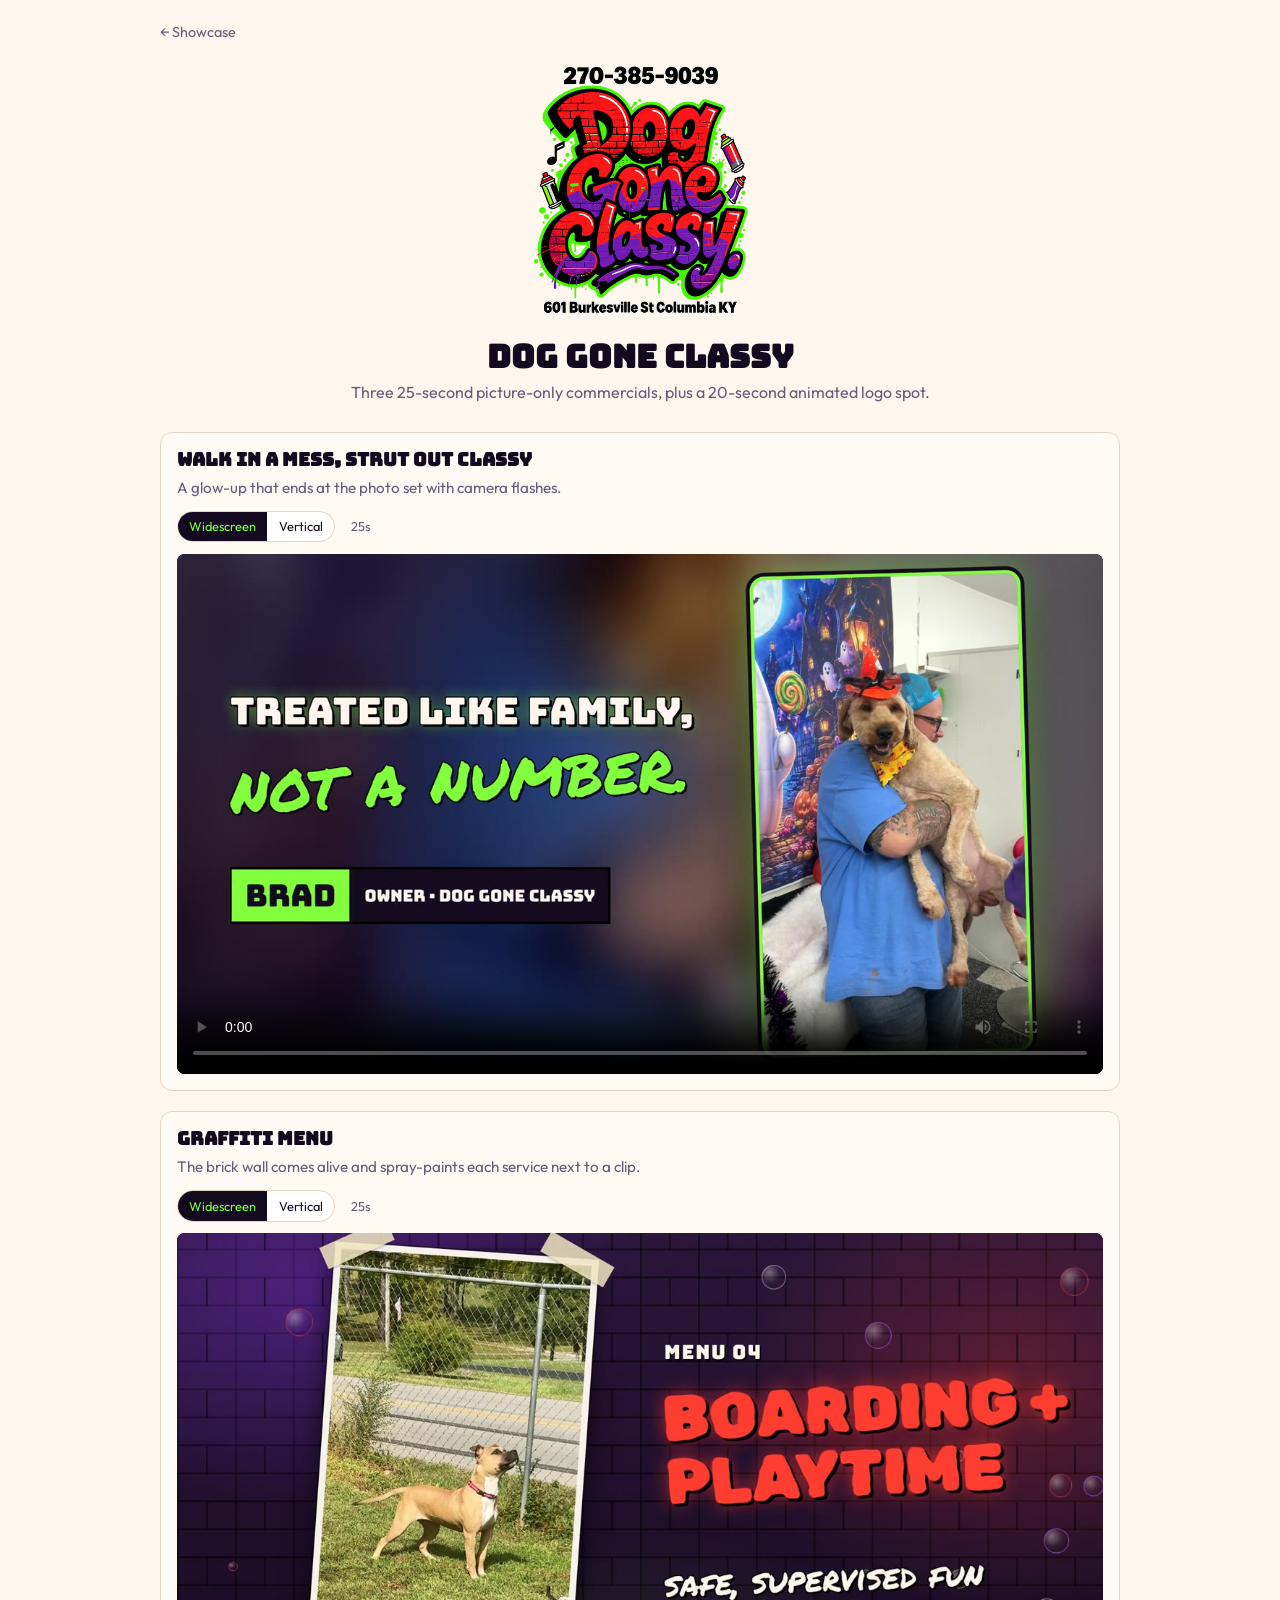
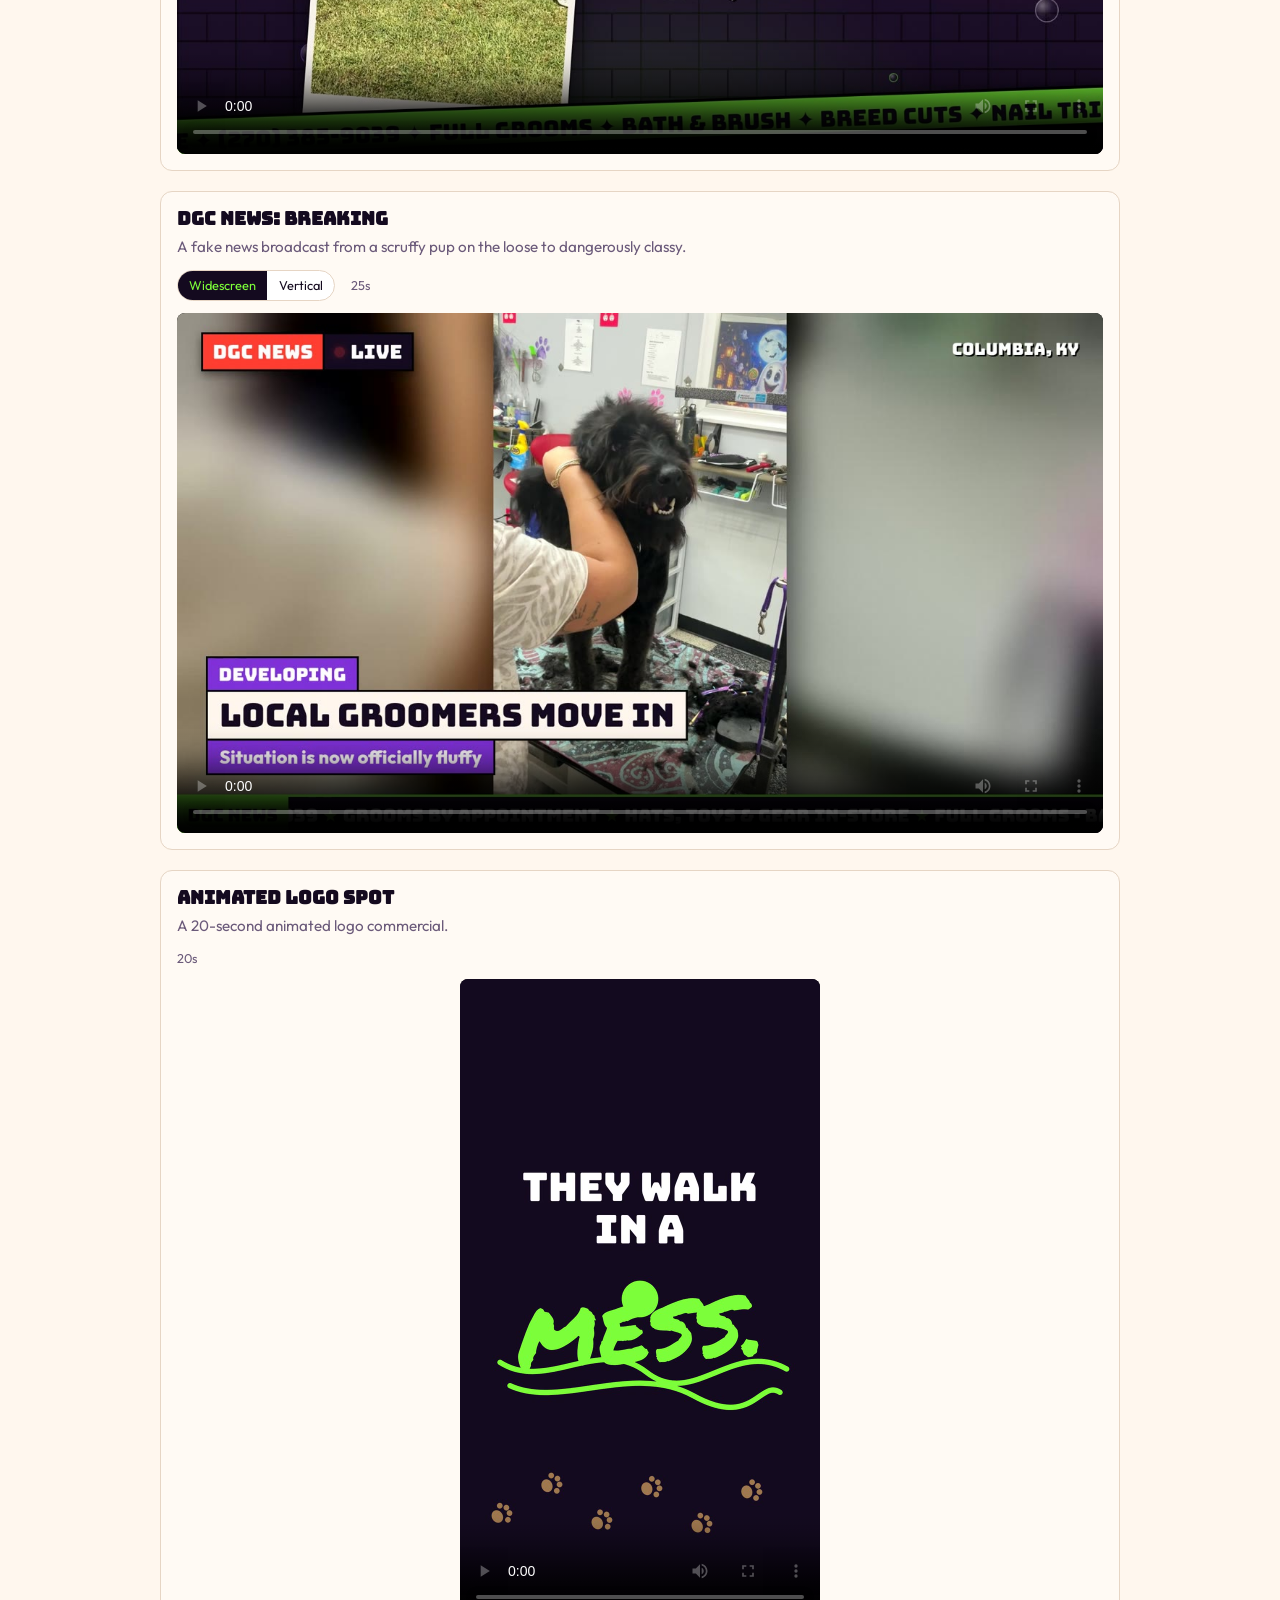
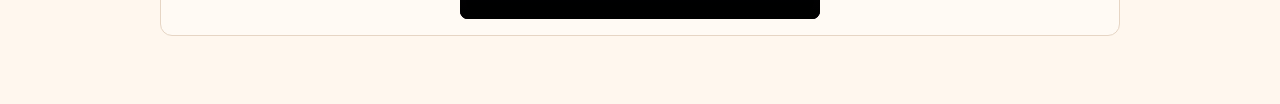
==== dog-gone-classy/index.html @ 22f753b4 "Add client commercial showcase with Dog Gone Classy and Thriller Miller Racing 46" ====
<!DOCTYPE html>
<html lang="en">
<head>
  <meta charset="utf-8">
  <meta name="viewport" content="width=device-width, initial-scale=1">
  <title>Dog Gone Classy</title>
  <link rel="preconnect" href="https://fonts.googleapis.com">
  <link rel="preconnect" href="https://fonts.gstatic.com" crossorigin>
  <link href="https://fonts.googleapis.com/css2?family=Bungee&family=Outfit:wght@400;600;700&family=Permanent+Marker&display=swap" rel="stylesheet">
  <link rel="stylesheet" href="../styles.css">
</head>
<body class="dgc" data-base="../" data-client="dog-gone-classy">
  <div class="wrap">
    <p><a class="back" href="../">← Showcase</a></p>
    <header class="page-head">
      <img class="logo" src="../assets/dog-gone-classy/logo.png" alt="Dog Gone Classy">
      <h1>Dog Gone Classy</h1>
      <p>Three 25-second picture-only commercials, plus a 20-second animated logo spot.</p>
    </header>
    <main id="videos"></main>
  </div>
  <script src="../app.js"></script>
</body>
</html>
---- styles.css ----
:root {
  --bg: #f4f1ec;
  --ink: #1a1814;
  --muted: #5c574e;
  --line: #ddd6c8;
  --card: #fff;
  --accent: #2b2b2b;
}
* { box-sizing: border-box; margin: 0; padding: 0; }
html { font-size: 16px; }
body {
  font-family: "Outfit", ui-sans-serif, system-ui, sans-serif;
  background: var(--bg);
  color: var(--ink);
  line-height: 1.45;
  min-height: 100vh;
}
a { color: inherit; }
.wrap { width: min(960px, calc(100% - 2rem)); margin: 0 auto; padding: 1.25rem 0 3rem; }
header.site { display: flex; align-items: baseline; justify-content: space-between; gap: 1rem; margin-bottom: 2rem; }
.brand { font-weight: 700; letter-spacing: .04em; text-transform: uppercase; font-size: .85rem; }
.tag { color: var(--muted); font-size: .95rem; margin-top: .2rem; }
.back { color: var(--muted); text-decoration: none; font-size: .9rem; }
.back:hover { text-decoration: underline; }

#clients { display: grid; gap: 1rem; }
.client-card {
  display: block;
  background: var(--card);
  border: 1px solid var(--line);
  border-radius: 12px;
  padding: 1.1rem 1.2rem;
  text-decoration: none;
  color: inherit;
}
.client-card:hover { border-color: #bbb; }
.client-card h2 { font-size: 1.25rem; }
.client-card p { color: var(--muted); margin-top: .25rem; font-size: .95rem; }

.page-head { text-align: center; margin: .5rem 0 1.75rem; }
.page-head .logo { width: min(220px, 55vw); height: auto; display: block; margin: 0 auto .85rem; }
.page-head h1 { font-size: clamp(1.3rem, 4.5vw, 2rem); line-height: 1.1; }
.page-head p { color: var(--muted); margin-top: .4rem; }

/* DGC — light, their colors/fonts/logo */
body.dgc {
  --bg: #fff7ee;
  --ink: #140a1f;
  --muted: #6b5a7a;
  --line: #e6d5c4;
  --card: #fffaf4;
  --lime: #7dff3a;
  background: var(--bg);
  color: var(--ink);
}
body.dgc .page-head h1,
body.dgc .video-card h2 { font-family: "Bungee", "Outfit", sans-serif; }
body.dgc .page-head h1 { font-size: clamp(1.3rem, 4.5vw, 2rem); }
body.dgc .video-card h2 { font-size: clamp(.95rem, 3.4vw, 1.15rem); }
body.dgc .toggle button[aria-pressed="true"] { background: var(--ink); color: var(--lime); }

/* TMR — lean, their navy / electric blue / lime */
body.tmr {
  --bg: #e9f2ff;
  --ink: #04070f;
  --muted: #4b5f86;
  --line: #c9d8ee;
  --card: #f2f6ff;
  --lime: #b6ff1f;
  --blue: #1e6bff;
  background: var(--bg);
  color: var(--ink);
}
body.tmr .page-head h1 { letter-spacing: .02em; }
body.tmr .toggle button[aria-pressed="true"] { background: var(--ink); color: var(--lime); }

.video-card { background: var(--card); border: 1px solid var(--line); border-radius: 12px; padding: 1rem; margin-bottom: 1.25rem; }
.video-card h2 { font-size: 1.15rem; line-height: 1.2; }
.video-card .desc { color: var(--muted); margin: .35rem 0 .75rem; font-size: .95rem; }
.meta { display: flex; flex-wrap: wrap; align-items: center; gap: .5rem 1rem; margin-bottom: .7rem; }
.dur { font-size: .8rem; color: var(--muted); }

.toggle { display: inline-flex; border: 1px solid var(--line); border-radius: 999px; overflow: hidden; background: #fff; }
.toggle button {
  appearance: none; border: 0; background: transparent; color: var(--ink);
  font: inherit; font-size: .8rem; padding: .35rem .7rem; cursor: pointer;
}
.toggle button[aria-pressed="true"] { background: var(--ink); color: #fff; }
.toggle button:disabled { display: none; }

.player { background: #000; border-radius: 8px; overflow: hidden; }
.player video { display: block; width: 100%; height: auto; background: #000; }
.player.widescreen video { aspect-ratio: 16/9; object-fit: contain; }
.player.vertical { display: flex; justify-content: center; background: transparent; }
.player.vertical video { width: min(100%, 360px); aspect-ratio: 9/16; border-radius: 8px; }
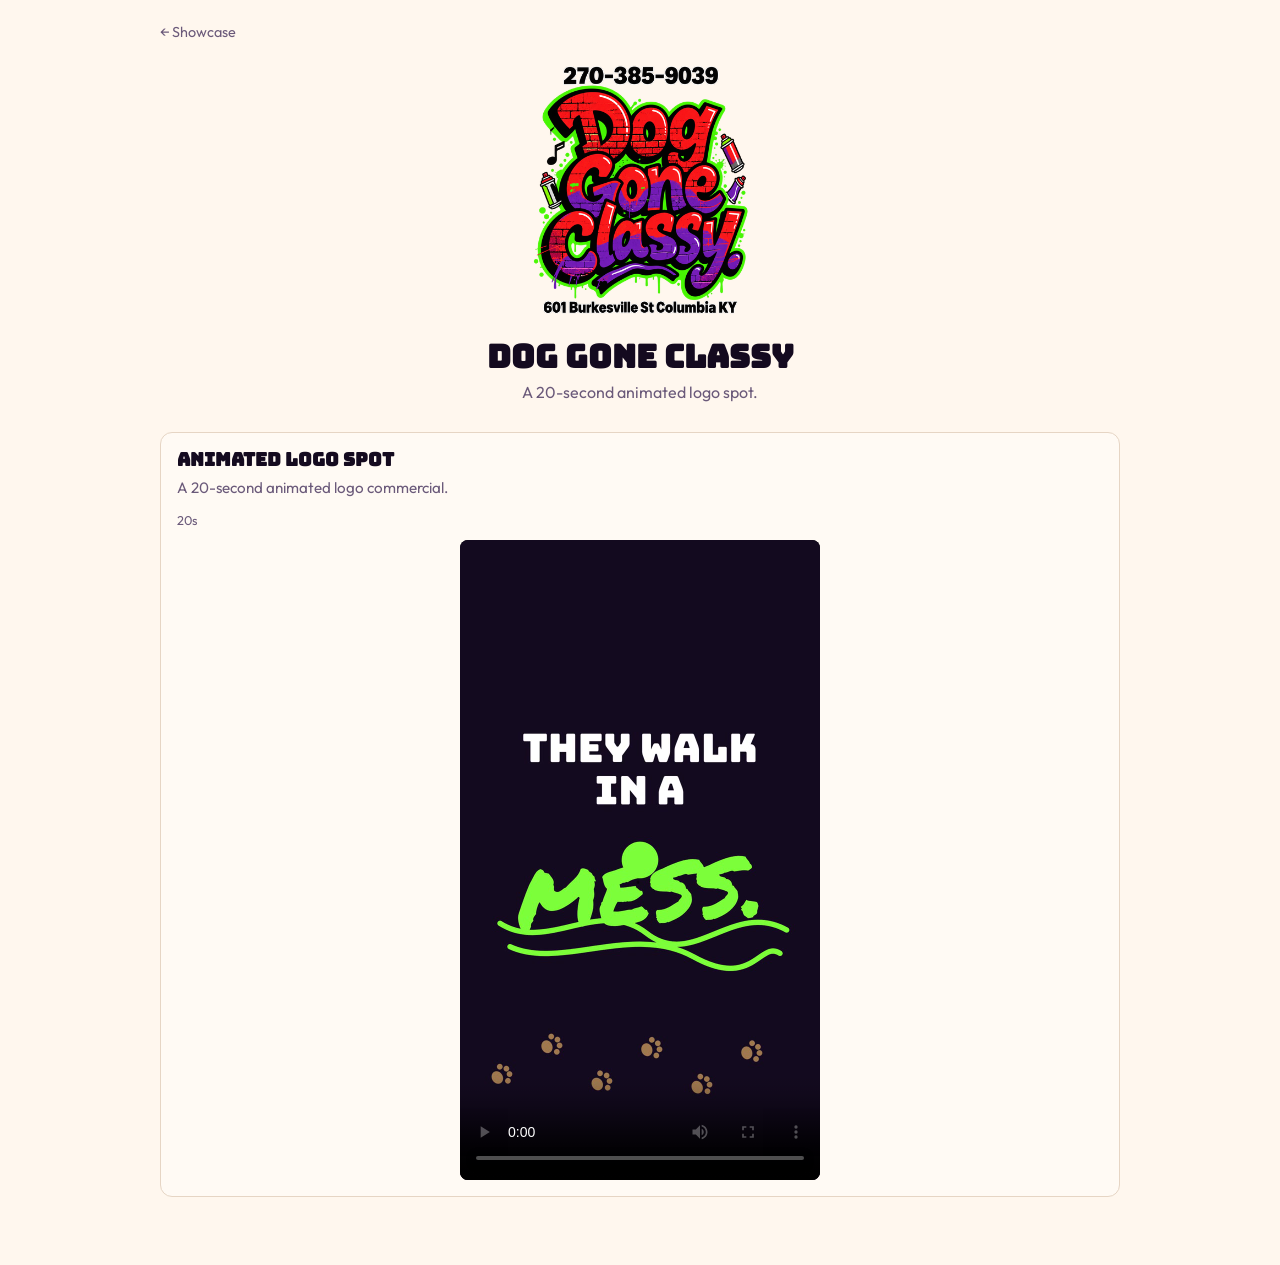
==== commit 7b70ebf4: "Remove Dog Gone Classy live-action spots pending recut Take the three 25s commercials and their post" ====
--- a/dog-gone-classy/index.html
+++ b/dog-gone-classy/index.html
@@ -7,7 +7,7 @@
   <link rel="preconnect" href="https://fonts.googleapis.com">
   <link rel="preconnect" href="https://fonts.gstatic.com" crossorigin>
   <link href="https://fonts.googleapis.com/css2?family=Bungee&family=Outfit:wght@400;600;700&family=Permanent+Marker&display=swap" rel="stylesheet">
-  <link rel="stylesheet" href="../styles.css">
+  <link rel="stylesheet" href="../styles.css?v=2">
 </head>
 <body class="dgc" data-base="../" data-client="dog-gone-classy">
   <div class="wrap">
@@ -15,10 +15,10 @@
     <header class="page-head">
       <img class="logo" src="../assets/dog-gone-classy/logo.png" alt="Dog Gone Classy">
       <h1>Dog Gone Classy</h1>
-      <p>Three 25-second picture-only commercials, plus a 20-second animated logo spot.</p>
+      <p>A 20-second animated logo spot.</p>
     </header>
     <main id="videos"></main>
   </div>
-  <script src="../app.js"></script>
+  <script src="../app.js?v=2"></script>
 </body>
 </html>
--- a/styles.css
+++ b/styles.css
@@ -93,3 +93,29 @@
 .player.widescreen video { aspect-ratio: 16/9; object-fit: contain; }
 .player.vertical { display: flex; justify-content: center; background: transparent; }
 .player.vertical video { width: min(100%, 360px); aspect-ratio: 9/16; border-radius: 8px; }
+
+/* Inner Wisdom — dark, white logo, Crimson Lab accents */
+body.iw {
+  --bg: #050003;
+  --ink: #f4eaea;
+  --muted: #c9a8a8;
+  --line: rgba(255, 190, 190, 0.28);
+  --card: #120408;
+  --accent: #ff2b3a;
+  background: var(--bg);
+  color: var(--ink);
+}
+body.iw .page-head h1,
+body.iw .video-card h2 {
+  font-family: Georgia, "Times New Roman", serif;
+}
+body.iw .page-head .logo {
+  width: min(280px, 70vw);
+  filter: drop-shadow(0 0 18px rgba(255, 43, 58, 0.28));
+}
+body.iw .back { color: var(--muted); }
+body.iw .client-card,
+body.iw .video-card { background: var(--card); }
+body.iw .toggle { background: #1a080c; border-color: var(--line); }
+body.iw .toggle button { color: var(--ink); }
+body.iw .toggle button[aria-pressed="true"] { background: var(--accent); color: #fff0ee; }
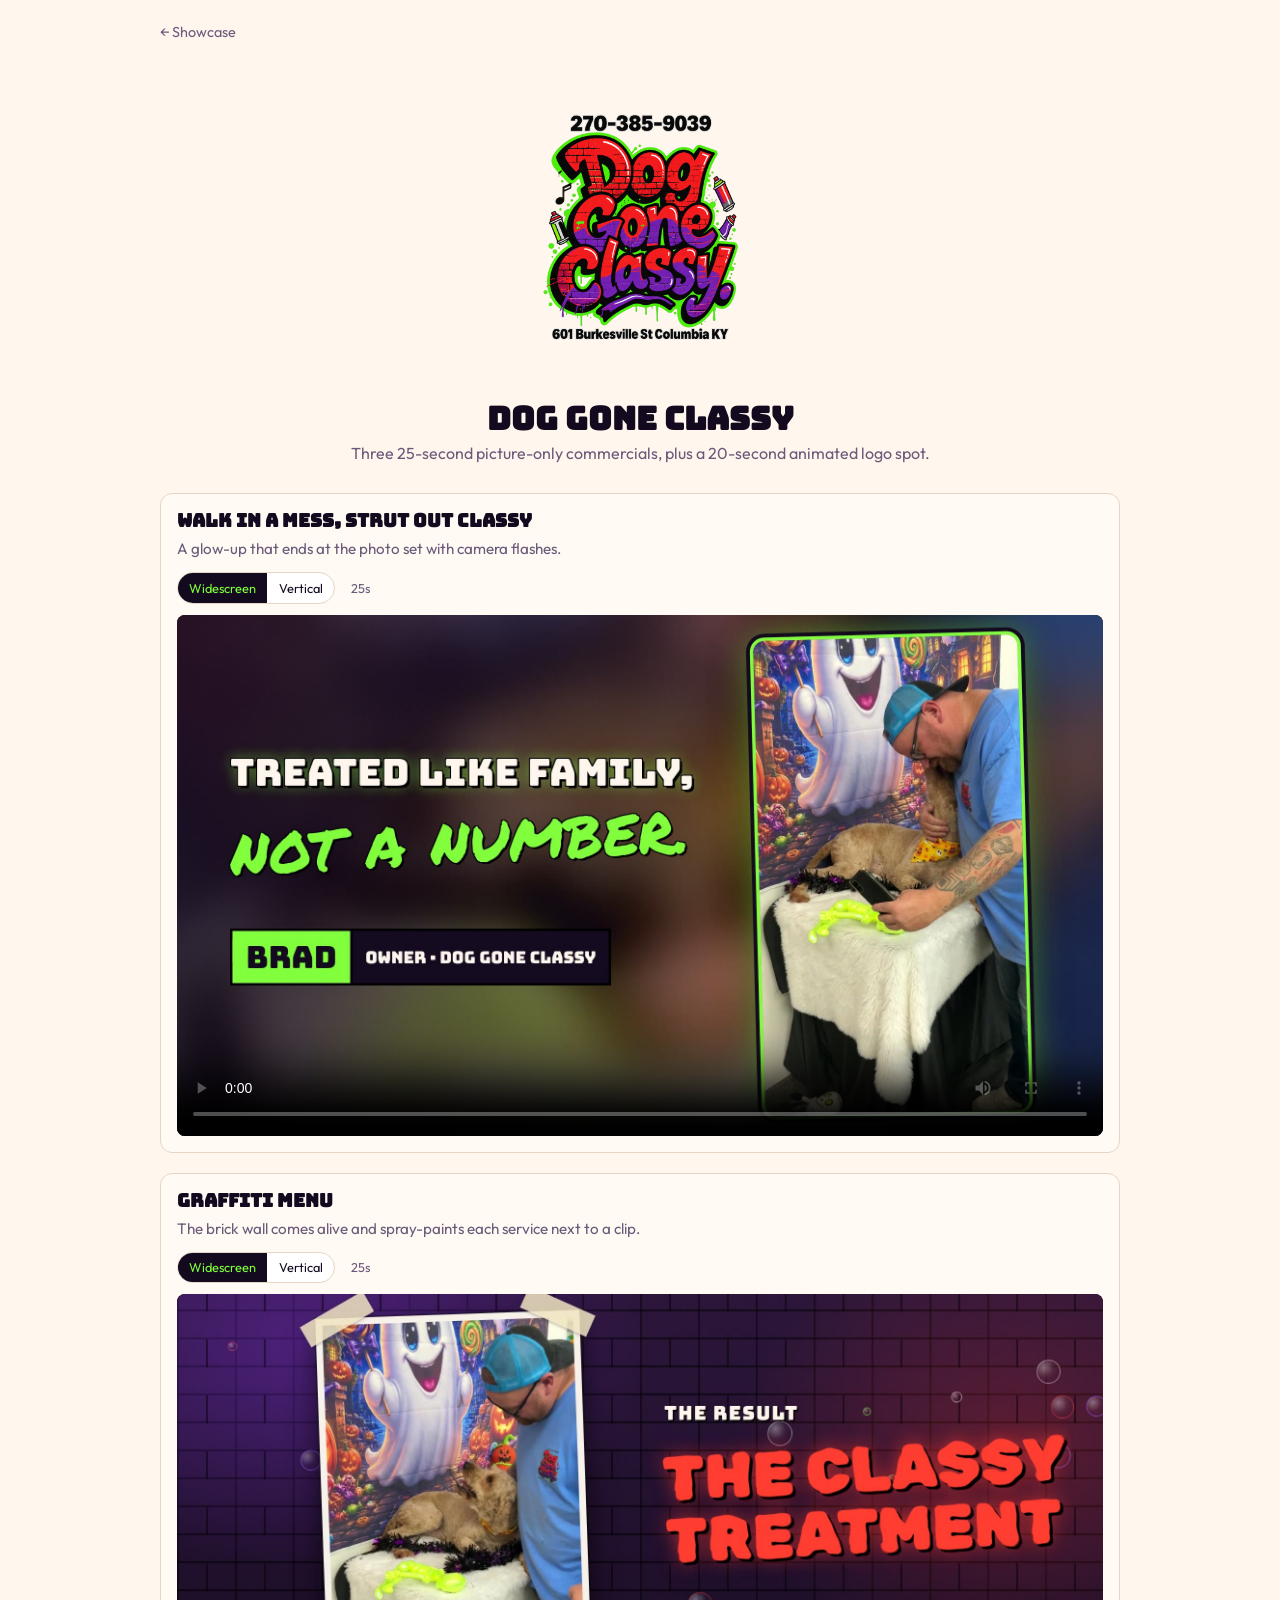
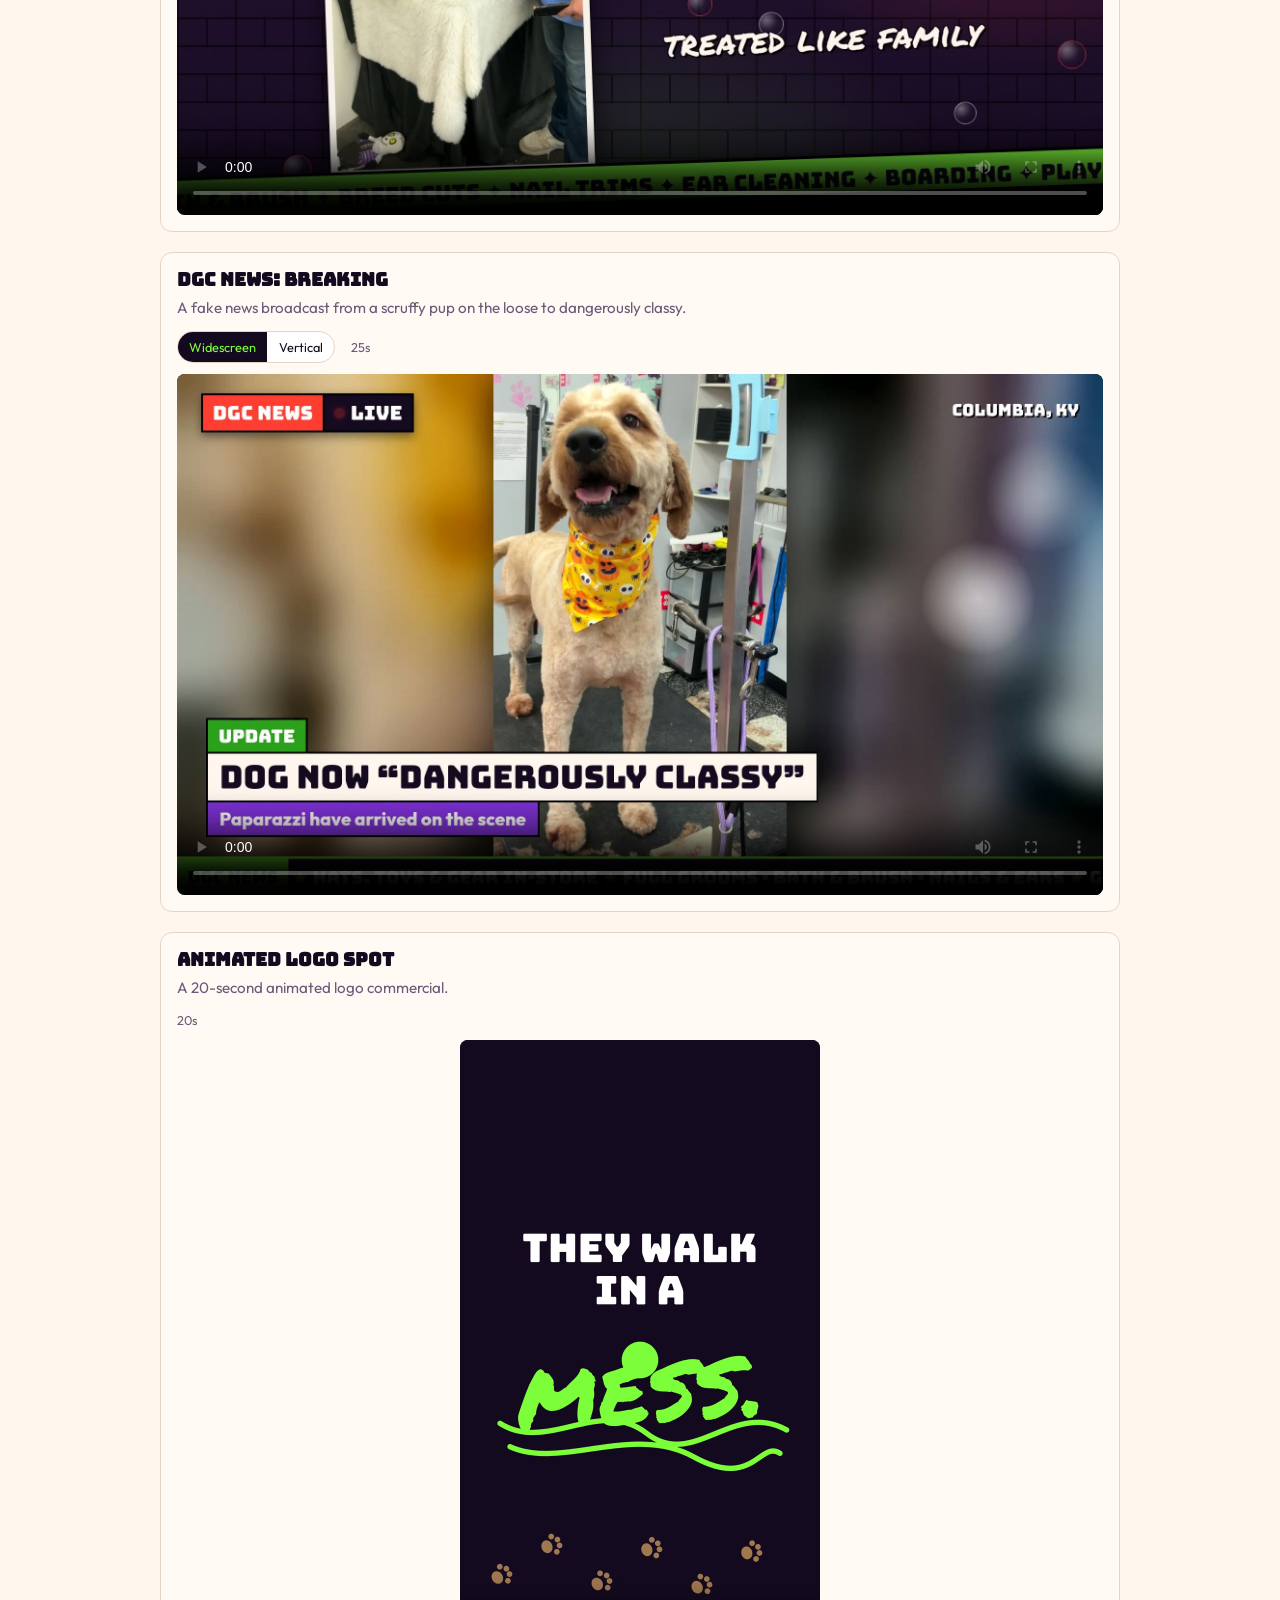
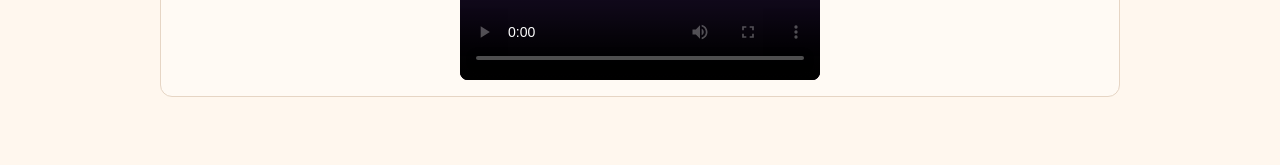
==== commit 3359b6c3: "Restore recut Dog Gone Classy spots and the full padded logo Replace the three live-action commercia" ====
--- a/dog-gone-classy/index.html
+++ b/dog-gone-classy/index.html
@@ -7,7 +7,7 @@
   <link rel="preconnect" href="https://fonts.googleapis.com">
   <link rel="preconnect" href="https://fonts.gstatic.com" crossorigin>
   <link href="https://fonts.googleapis.com/css2?family=Bungee&family=Outfit:wght@400;600;700&family=Permanent+Marker&display=swap" rel="stylesheet">
-  <link rel="stylesheet" href="../styles.css?v=2">
+  <link rel="stylesheet" href="../styles.css?v=3">
 </head>
 <body class="dgc" data-base="../" data-client="dog-gone-classy">
   <div class="wrap">
@@ -15,10 +15,10 @@
     <header class="page-head">
       <img class="logo" src="../assets/dog-gone-classy/logo.png" alt="Dog Gone Classy">
       <h1>Dog Gone Classy</h1>
-      <p>A 20-second animated logo spot.</p>
+      <p>Three 25-second picture-only commercials, plus a 20-second animated logo spot.</p>
     </header>
     <main id="videos"></main>
   </div>
-  <script src="../app.js?v=2"></script>
+  <script src="../app.js?v=3"></script>
 </body>
 </html>
--- a/styles.css
+++ b/styles.css
@@ -38,7 +38,7 @@
 .client-card p { color: var(--muted); margin-top: .25rem; font-size: .95rem; }
 
 .page-head { text-align: center; margin: .5rem 0 1.75rem; }
-.page-head .logo { width: min(220px, 55vw); height: auto; display: block; margin: 0 auto .85rem; }
+.page-head .logo { width: min(220px, 55vw); height: auto; display: block; margin: 0 auto .85rem; object-fit: contain; }
 .page-head h1 { font-size: clamp(1.3rem, 4.5vw, 2rem); line-height: 1.1; }
 .page-head p { color: var(--muted); margin-top: .4rem; }
 
@@ -58,6 +58,7 @@
 body.dgc .page-head h1 { font-size: clamp(1.3rem, 4.5vw, 2rem); }
 body.dgc .video-card h2 { font-size: clamp(.95rem, 3.4vw, 1.15rem); }
 body.dgc .toggle button[aria-pressed="true"] { background: var(--ink); color: var(--lime); }
+body.dgc .page-head .logo { width: min(240px, 58vw); padding: 10px 8px 6px; box-sizing: content-box; object-fit: contain; object-position: center top; }
 
 /* TMR — lean, their navy / electric blue / lime */
 body.tmr {
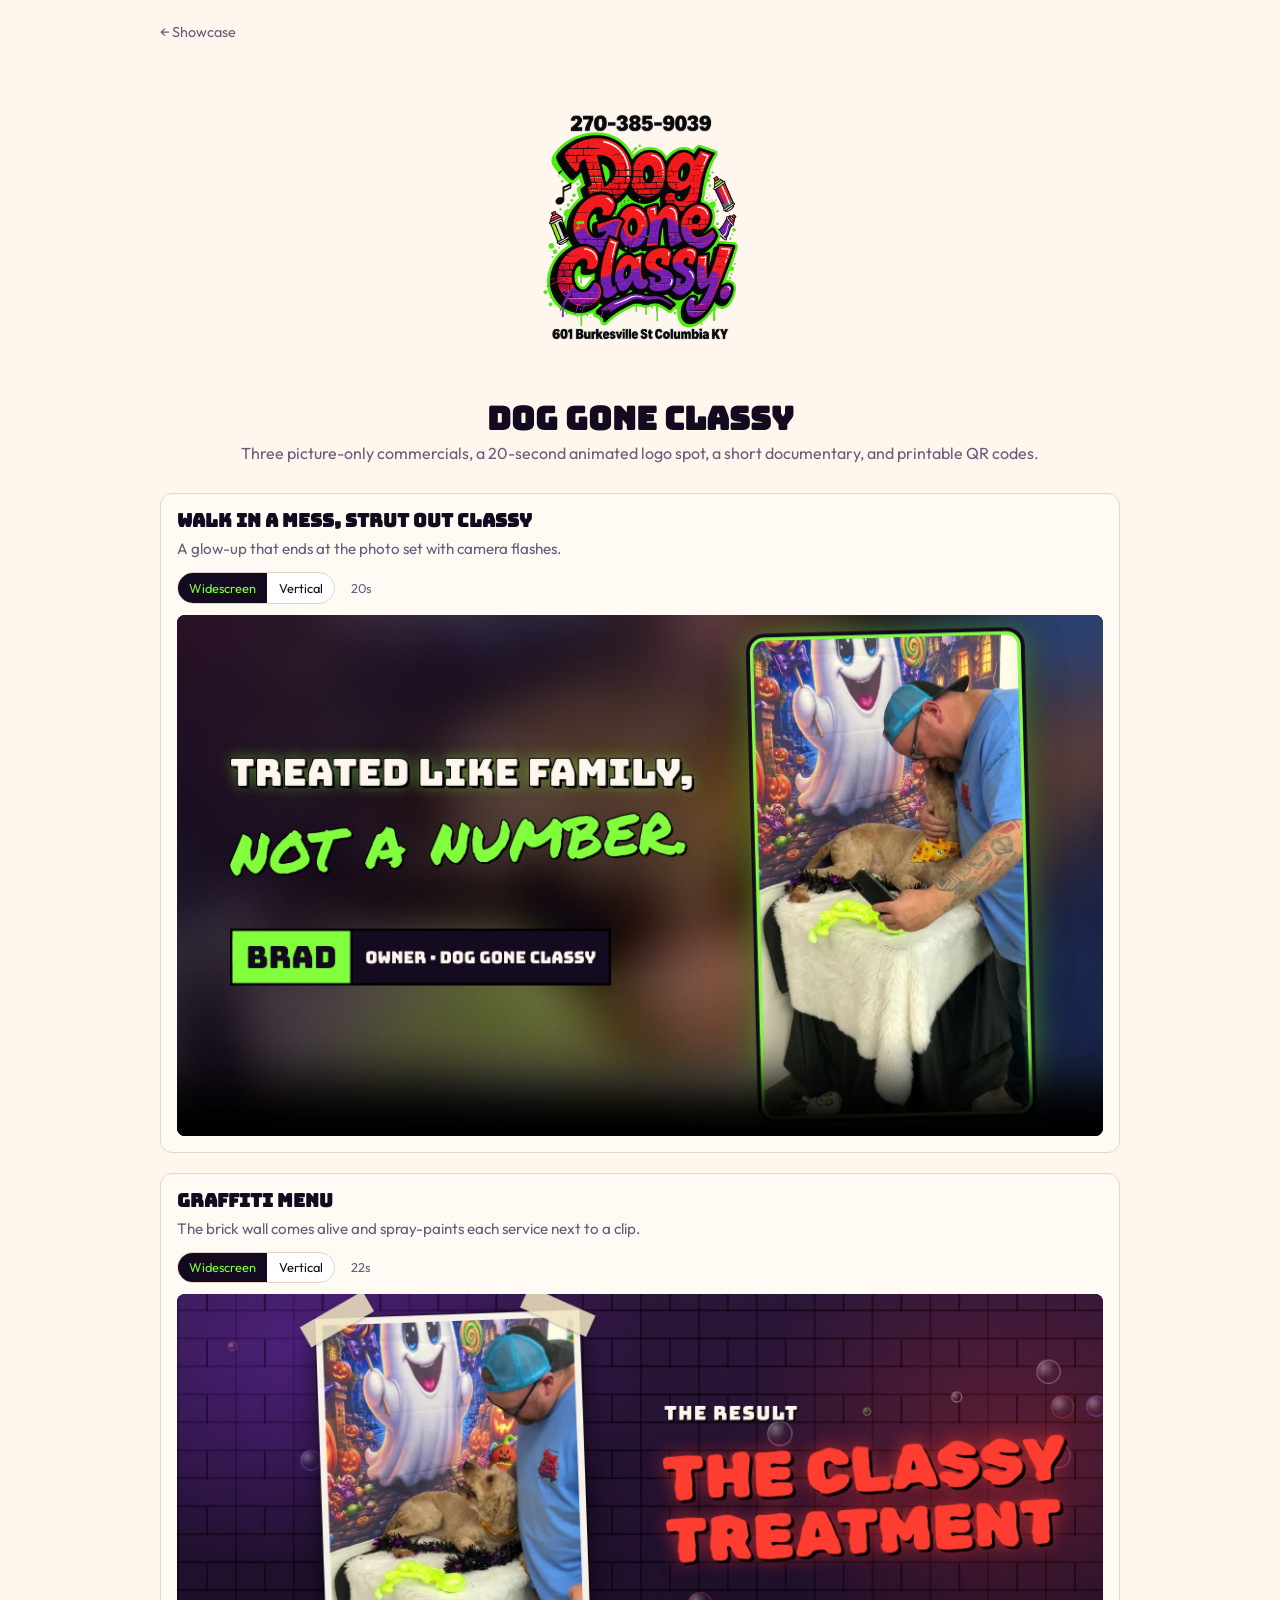
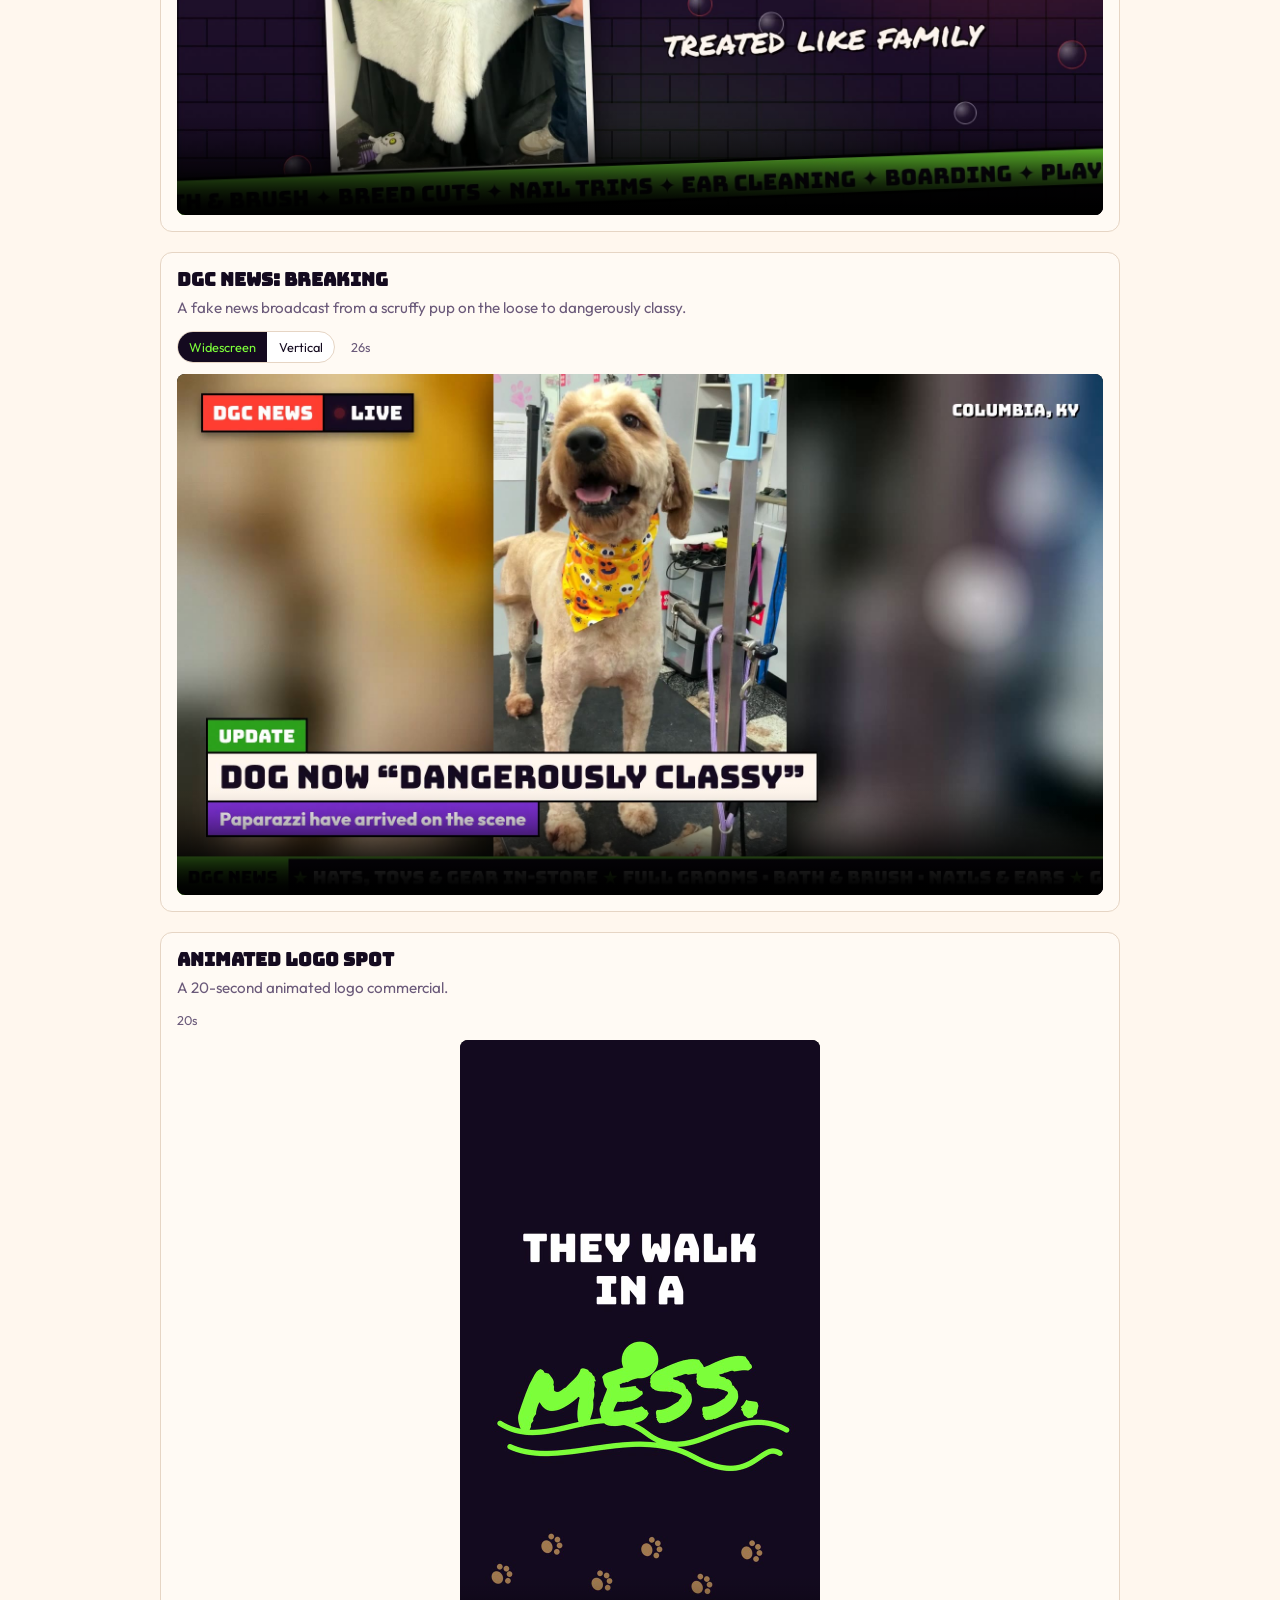
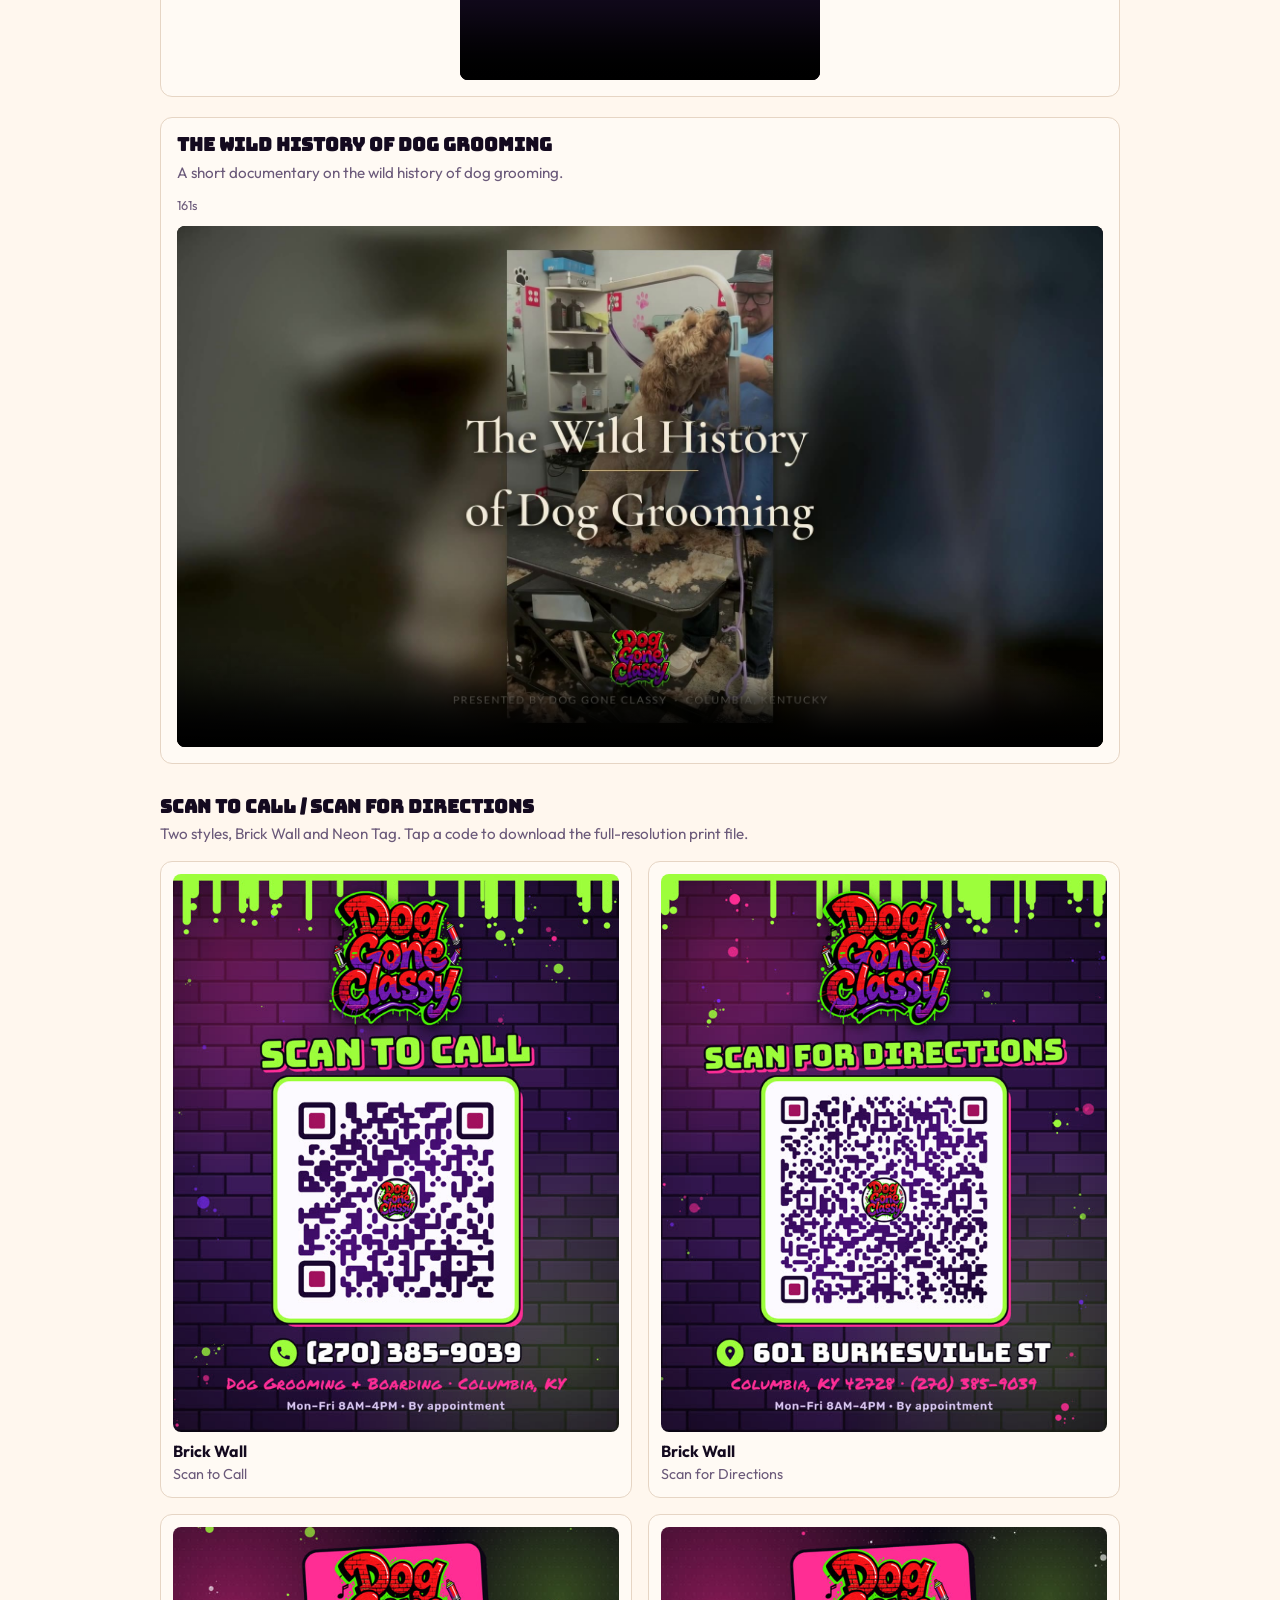
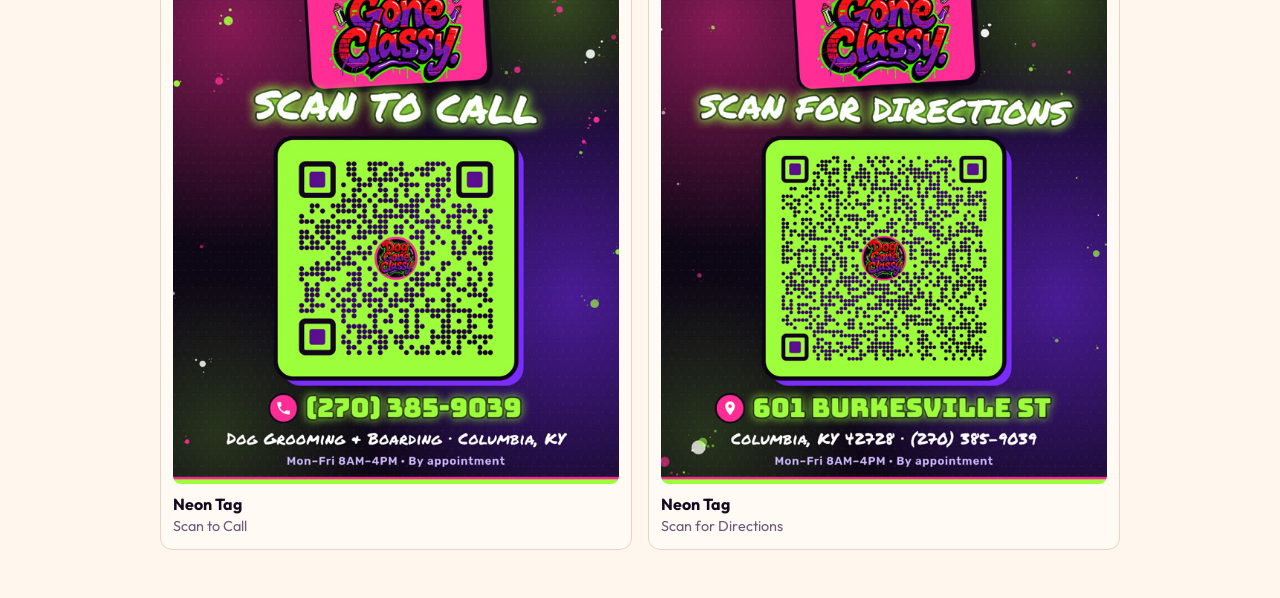
==== commit 500e36fa: "DGC: add QR codes and Wild History of Dog Grooming documentary Printable Brick Wall and Neon Tag cal" ====
--- a/dog-gone-classy/index.html
+++ b/dog-gone-classy/index.html
@@ -7,7 +7,7 @@
   <link rel="preconnect" href="https://fonts.googleapis.com">
   <link rel="preconnect" href="https://fonts.gstatic.com" crossorigin>
   <link href="https://fonts.googleapis.com/css2?family=Bungee&family=Outfit:wght@400;600;700&family=Permanent+Marker&display=swap" rel="stylesheet">
-  <link rel="stylesheet" href="../styles.css?v=3">
+  <link rel="stylesheet" href="../styles.css?v=4">
 </head>
 <body class="dgc" data-base="../" data-client="dog-gone-classy">
   <div class="wrap">
@@ -15,9 +15,35 @@
     <header class="page-head">
       <img class="logo" src="../assets/dog-gone-classy/logo.png" alt="Dog Gone Classy">
       <h1>Dog Gone Classy</h1>
-      <p>Three 25-second picture-only commercials, plus a 20-second animated logo spot.</p>
+      <p>Three picture-only commercials, a 20-second animated logo spot, a short documentary, and printable QR codes.</p>
     </header>
     <main id="videos"></main>
+    <section class="qr-section" aria-labelledby="qr-heading">
+      <h2 id="qr-heading">Scan to Call / Scan for Directions</h2>
+      <p class="desc">Two styles, Brick Wall and Neon Tag. Tap a code to download the full-resolution print file.</p>
+      <div class="qr-grid">
+        <a class="qr-card" href="../qr/dog-gone-classy/Dog-Gone-Classy-Brick-Wall-Scan-to-Call.png" download="Dog-Gone-Classy-Brick-Wall-Scan-to-Call.png">
+          <img src="../qr/dog-gone-classy/Dog-Gone-Classy-Brick-Wall-Scan-to-Call.thumb.jpg" alt="Brick Wall QR code, scan to call Dog Gone Classy">
+          <h3>Brick Wall</h3>
+          <p>Scan to Call</p>
+        </a>
+        <a class="qr-card" href="../qr/dog-gone-classy/Dog-Gone-Classy-Brick-Wall-Scan-for-Directions.png" download="Dog-Gone-Classy-Brick-Wall-Scan-for-Directions.png">
+          <img src="../qr/dog-gone-classy/Dog-Gone-Classy-Brick-Wall-Scan-for-Directions.thumb.jpg" alt="Brick Wall QR code, scan for directions to Dog Gone Classy">
+          <h3>Brick Wall</h3>
+          <p>Scan for Directions</p>
+        </a>
+        <a class="qr-card" href="../qr/dog-gone-classy/Dog-Gone-Classy-Neon-Tag-Scan-to-Call.png" download="Dog-Gone-Classy-Neon-Tag-Scan-to-Call.png">
+          <img src="../qr/dog-gone-classy/Dog-Gone-Classy-Neon-Tag-Scan-to-Call.thumb.jpg" alt="Neon Tag QR code, scan to call Dog Gone Classy">
+          <h3>Neon Tag</h3>
+          <p>Scan to Call</p>
+        </a>
+        <a class="qr-card" href="../qr/dog-gone-classy/Dog-Gone-Classy-Neon-Tag-Scan-for-Directions.png" download="Dog-Gone-Classy-Neon-Tag-Scan-for-Directions.png">
+          <img src="../qr/dog-gone-classy/Dog-Gone-Classy-Neon-Tag-Scan-for-Directions.thumb.jpg" alt="Neon Tag QR code, scan for directions to Dog Gone Classy">
+          <h3>Neon Tag</h3>
+          <p>Scan for Directions</p>
+        </a>
+      </div>
+    </section>
   </div>
   <script src="../app.js?v=3"></script>
 </body>
--- a/styles.css
+++ b/styles.css
@@ -120,3 +120,24 @@
 body.iw .toggle { background: #1a080c; border-color: var(--line); }
 body.iw .toggle button { color: var(--ink); }
 body.iw .toggle button[aria-pressed="true"] { background: var(--accent); color: #fff0ee; }
+
+/* QR codes — light card grid, DGC and reusable */
+.qr-section { margin: 2rem 0 0; }
+.qr-section h2 { font-size: 1.15rem; line-height: 1.2; }
+.qr-section .desc { color: var(--muted); margin: .35rem 0 1rem; font-size: .95rem; }
+.qr-grid { display: grid; grid-template-columns: repeat(2, 1fr); gap: 1rem; }
+@media (max-width: 520px) { .qr-grid { grid-template-columns: 1fr; } }
+.qr-card {
+  display: block;
+  background: var(--card);
+  border: 1px solid var(--line);
+  border-radius: 12px;
+  padding: .75rem;
+  text-decoration: none;
+  color: inherit;
+}
+.qr-card:hover { border-color: #bbb; }
+.qr-card img { width: 100%; height: auto; border-radius: 8px; display: block; background: #fff; }
+.qr-card h3 { font-size: 1rem; margin-top: .65rem; line-height: 1.2; }
+.qr-card p { color: var(--muted); font-size: .9rem; margin-top: .15rem; }
+body.dgc .qr-section h2 { font-family: "Bungee", "Outfit", sans-serif; font-size: clamp(.95rem, 3.4vw, 1.15rem); }
